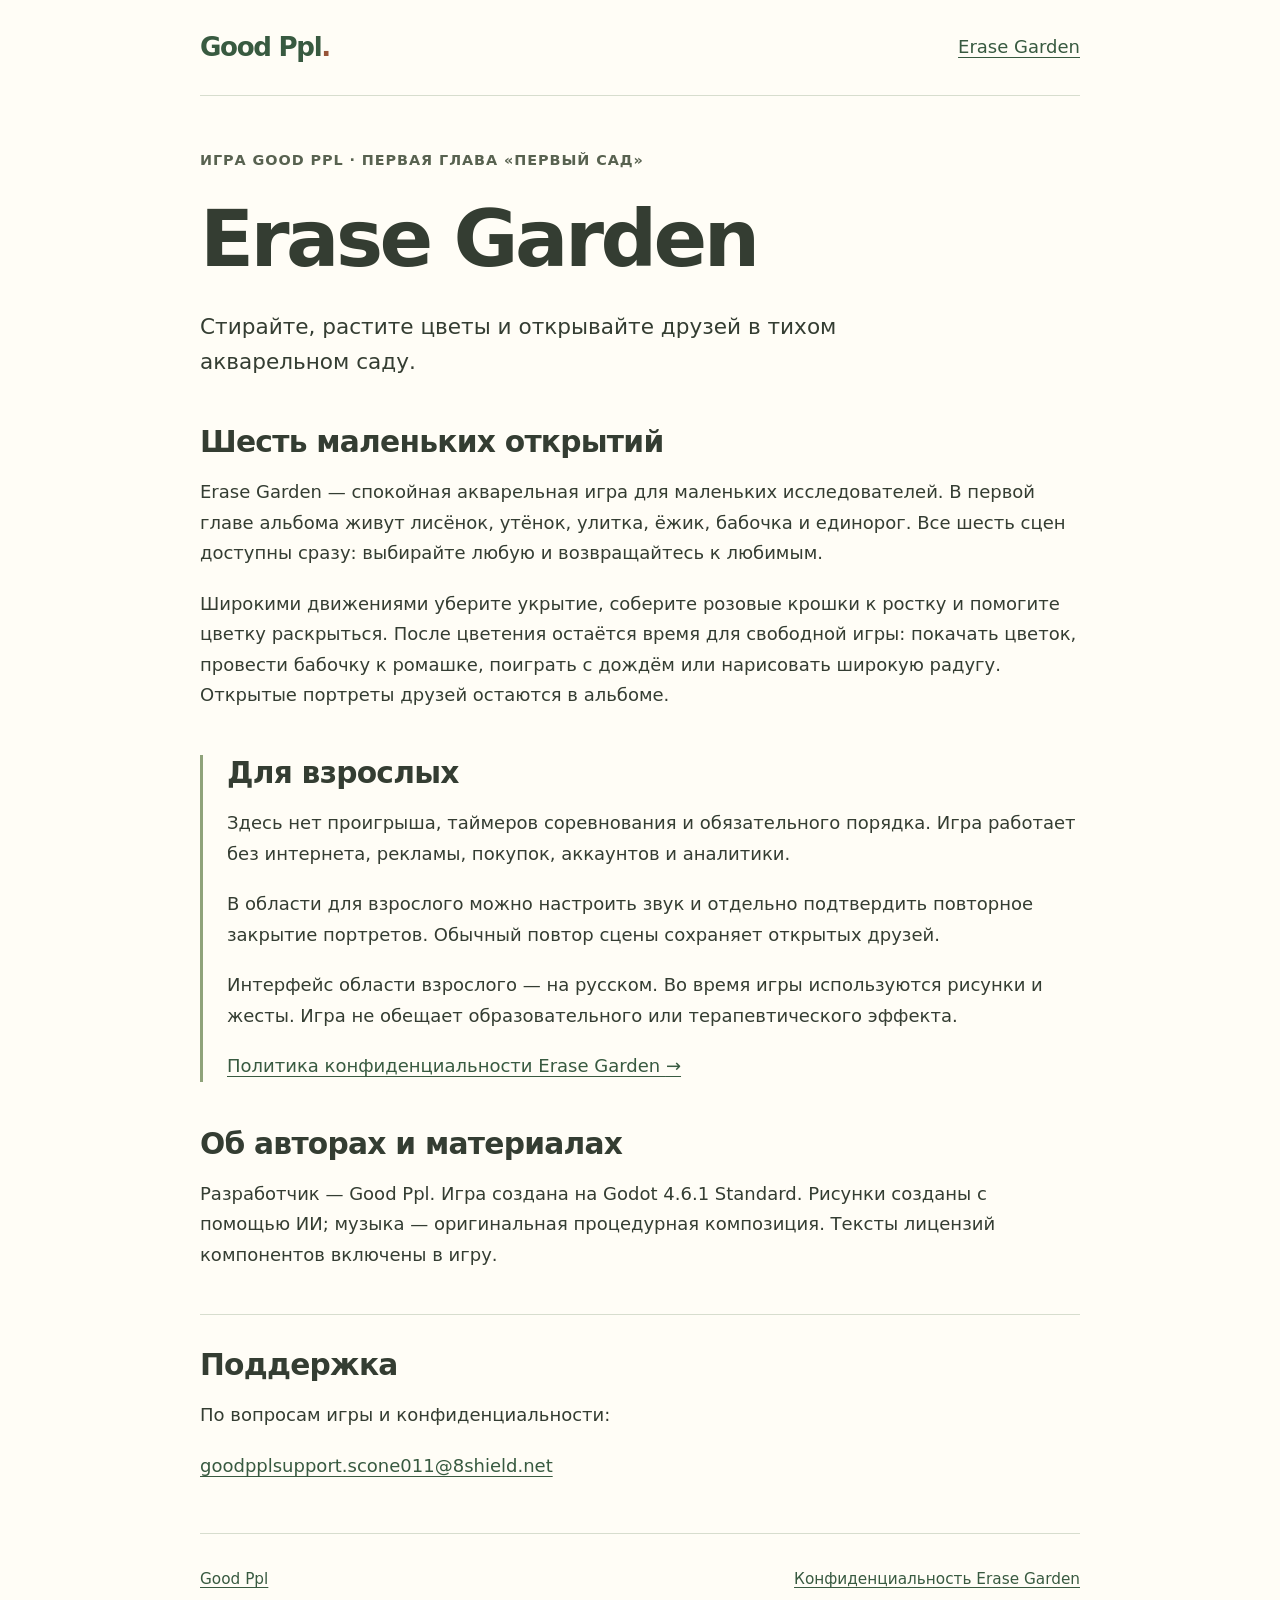
==== erase-garden/index.html @ 758fb170 "Publish Good Ppl website and Erase Garden privacy policy" ====
<!doctype html>
<html lang="ru">
<head>
  <meta charset="utf-8">
  <meta name="viewport" content="width=device-width, initial-scale=1">
  <meta name="description" content="Erase Garden — спокойная офлайн-игра Good Ppl с шестью акварельными сценами для маленьких исследователей.">
  <title>Erase Garden — Good Ppl</title>
  <link rel="stylesheet" href="/assets/style.css">
</head>
<body>
  <a class="skip-link" href="#main">К содержимому</a>
  <header class="site-header">
    <a class="brand" href="/">Good Ppl<span class="brand-dot" aria-hidden="true">.</span></a>
    <nav aria-label="Основная навигация"><a href="/erase-garden/" aria-current="page">Erase Garden</a></nav>
  </header>
  <main id="main">
    <section class="intro" aria-labelledby="game-title">
      <p class="eyebrow">Игра Good Ppl · первая глава «Первый сад»</p>
      <h1 id="game-title">Erase Garden</h1>
      <p class="lead">Стирайте, растите цветы и открывайте друзей в тихом акварельном саду.</p>
    </section>
    <section aria-labelledby="about">
      <h2 id="about">Шесть маленьких открытий</h2>
      <p>Erase Garden — спокойная акварельная игра для маленьких исследователей. В первой главе альбома живут лисёнок, утёнок, улитка, ёжик, бабочка и единорог. Все шесть сцен доступны сразу: выбирайте любую и возвращайтесь к любимым.</p>
      <p>Широкими движениями уберите укрытие, соберите розовые крошки к ростку и помогите цветку раскрыться. После цветения остаётся время для свободной игры: покачать цветок, провести бабочку к ромашке, поиграть с дождём или нарисовать широкую радугу. Открытые портреты друзей остаются в альбоме.</p>
    </section>
    <section class="note" aria-labelledby="for-adults">
      <h2 id="for-adults">Для взрослых</h2>
      <p>Здесь нет проигрыша, таймеров соревнования и обязательного порядка. Игра работает без интернета, рекламы, покупок, аккаунтов и аналитики.</p>
      <p>В области для взрослого можно настроить звук и отдельно подтвердить повторное закрытие портретов. Обычный повтор сцены сохраняет открытых друзей.</p>
      <p>Интерфейс области взрослого — на русском. Во время игры используются рисунки и жесты. Игра не обещает образовательного или терапевтического эффекта.</p>
      <p><a href="/erase-garden/privacy/">Политика конфиденциальности Erase Garden <span aria-hidden="true">→</span></a></p>
    </section>
    <section aria-labelledby="credits">
      <h2 id="credits">Об авторах и материалах</h2>
      <p>Разработчик — Good Ppl. Игра создана на Godot 4.6.1 Standard. Рисунки созданы с помощью ИИ; музыка — оригинальная процедурная композиция. Тексты лицензий компонентов включены в игру.</p>
    </section>
    <section class="contact" aria-labelledby="support">
      <h2 id="support">Поддержка</h2>
      <p>По вопросам игры и конфиденциальности:</p>
      <p><a class="email" href="mailto:goodpplsupport.scone011@8shield.net">goodpplsupport.scone011@8shield.net</a></p>
    </section>
  </main>
  <footer class="site-footer"><a href="/">Good Ppl</a><a href="/erase-garden/privacy/">Конфиденциальность Erase Garden</a></footer>
</body>
</html>
---- assets/style.css ----
:root {
  color-scheme: light;
  --paper: #fffdf6;
  --ink: #343d32;
  --green: #385a40;
  --muted: #586250;
  --line: #d7ddce;
  --wash: #edf1e5;
  --clay: #985438;
  font-family: system-ui, -apple-system, BlinkMacSystemFont, "Segoe UI", sans-serif;
  font-size: 18px;
  line-height: 1.7;
  color: var(--ink);
  background: var(--paper);
}

* { box-sizing: border-box; }
body { margin: 0; }
a { color: var(--green); text-underline-offset: 0.2em; text-decoration-thickness: 1px; }
a:hover { text-decoration-thickness: 2px; }
a:focus-visible { outline: 3px solid var(--clay); outline-offset: 5px; border-radius: 2px; }
p { margin: 0 0 1.1rem; }
h1, h2 { line-height: 1.18; font-weight: 650; text-wrap: balance; }
h1 { margin: 0 0 1.3rem; font-size: clamp(2.5rem, 7vw, 4.4rem); letter-spacing: -0.045em; }
h2 { margin: 0 0 1rem; font-size: 1.65rem; letter-spacing: -0.025em; }
main, .site-header, .site-footer { width: min(100% - 48px, 880px); margin-inline: auto; }
.site-header { display: flex; flex-wrap: wrap; align-items: center; justify-content: space-between; gap: 12px 24px; padding-block: 24px; border-bottom: 1px solid var(--line); }
.brand { display: inline-block; font-size: 1.45rem; font-weight: 750; letter-spacing: -0.05em; text-decoration: none; }
.brand-dot { color: var(--clay); }
nav a { display: inline-block; padding-block: 8px; }
main { padding-block: 52px 32px; }
section + section { margin-top: 44px; }
.intro { max-width: 720px; }
.eyebrow { color: var(--muted); font-size: 0.8rem; font-weight: 650; letter-spacing: 0.065em; text-transform: uppercase; }
.lead { font-size: 1.2rem; max-width: 650px; line-height: 1.65; }
.game-card { background: var(--wash); padding: clamp(24px, 5vw, 44px); border: 1px solid var(--line); border-radius: 10px 38px 10px 10px; }
.game-card h2 { font-size: 2rem; }
.link-row { display: flex; flex-wrap: wrap; align-items: center; gap: 18px 28px; margin-top: 26px; }
.primary-link { display: inline-block; border-radius: 6px; background: var(--green); color: var(--paper); padding: 10px 20px; font-weight: 600; }
.note { border-left: 3px solid #8fa37a; padding-left: 24px; }
.contact { border-top: 1px solid var(--line); padding-top: 32px; }
.email { overflow-wrap: anywhere; }
.site-footer { display: flex; flex-wrap: wrap; justify-content: space-between; gap: 12px 24px; border-top: 1px solid var(--line); padding-block: 24px 36px; font-size: 0.85rem; color: var(--muted); }
.site-footer a { padding-block: 8px; }
.policy { max-width: 760px; }
.policy h1 { font-size: clamp(1.8rem, 5vw, 2.65rem); line-height: 1.25; letter-spacing: -0.025em; }
.policy h2 { font-size: 1.4rem; margin-top: 2rem; }
.skip-link { position: absolute; top: 8px; left: 16px; transform: translateY(-200%); padding: 10px 16px; background: var(--paper); z-index: 1; }
.skip-link:focus { transform: translateY(0); }
@media (max-width: 480px) {
  main, .site-header, .site-footer { width: calc(100% - 32px); }
  main { padding-top: 36px; }
  .site-header { padding-block: 16px; }
  .lead { font-size: 1.1rem; }
  .note { padding-left: 16px; }
}
@media print {
  .site-header, .site-footer, .skip-link { display: none; }
  main { width: 100%; padding: 0; }
  :root { color: #000; background: #fff; }
  a { color: inherit; }
}
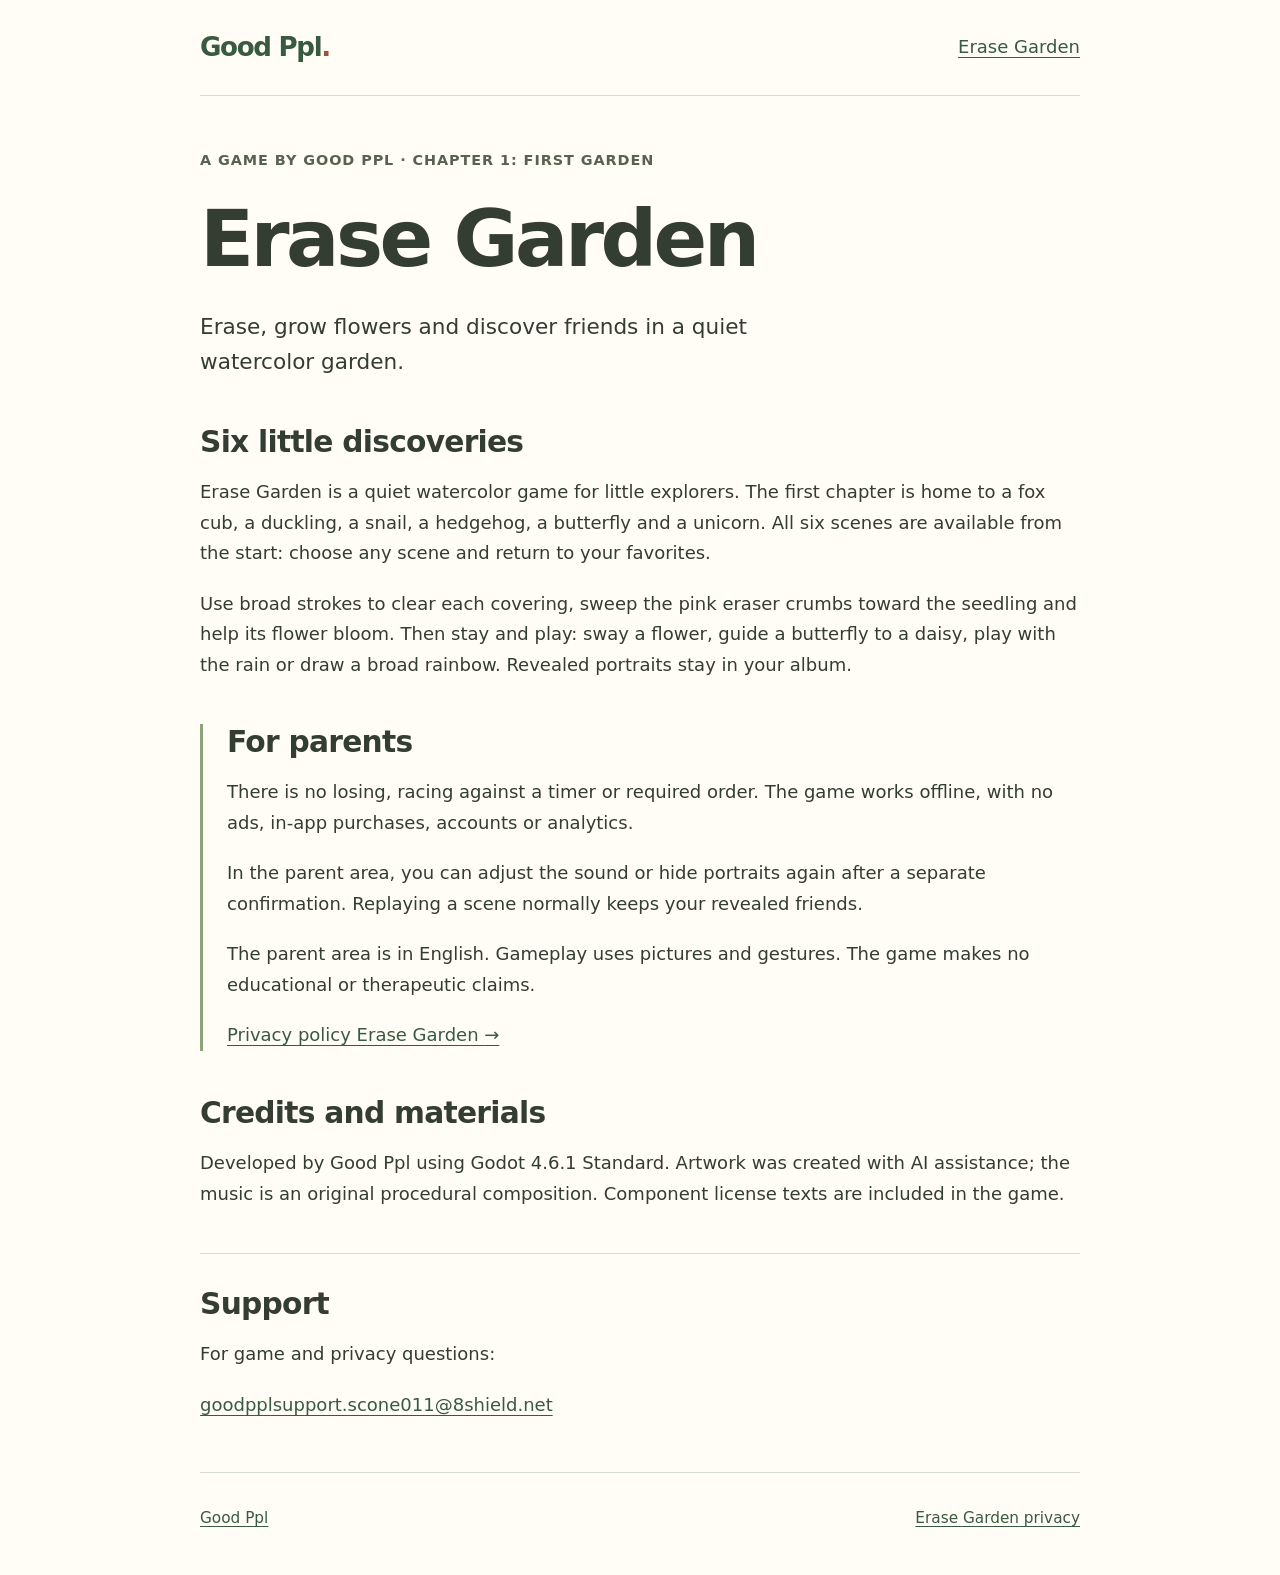
==== commit c8a8a910: "Translate the website and privacy policy into English" ====
--- a/erase-garden/index.html
+++ b/erase-garden/index.html
@@ -1,46 +1,46 @@
-<!doctype html>
-<html lang="ru">
-<head>
-  <meta charset="utf-8">
-  <meta name="viewport" content="width=device-width, initial-scale=1">
-  <meta name="description" content="Erase Garden — спокойная офлайн-игра Good Ppl с шестью акварельными сценами для маленьких исследователей.">
-  <title>Erase Garden — Good Ppl</title>
-  <link rel="stylesheet" href="/assets/style.css">
-</head>
-<body>
-  <a class="skip-link" href="#main">К содержимому</a>
-  <header class="site-header">
-    <a class="brand" href="/">Good Ppl<span class="brand-dot" aria-hidden="true">.</span></a>
-    <nav aria-label="Основная навигация"><a href="/erase-garden/" aria-current="page">Erase Garden</a></nav>
-  </header>
-  <main id="main">
-    <section class="intro" aria-labelledby="game-title">
-      <p class="eyebrow">Игра Good Ppl · первая глава «Первый сад»</p>
-      <h1 id="game-title">Erase Garden</h1>
-      <p class="lead">Стирайте, растите цветы и открывайте друзей в тихом акварельном саду.</p>
-    </section>
-    <section aria-labelledby="about">
-      <h2 id="about">Шесть маленьких открытий</h2>
-      <p>Erase Garden — спокойная акварельная игра для маленьких исследователей. В первой главе альбома живут лисёнок, утёнок, улитка, ёжик, бабочка и единорог. Все шесть сцен доступны сразу: выбирайте любую и возвращайтесь к любимым.</p>
-      <p>Широкими движениями уберите укрытие, соберите розовые крошки к ростку и помогите цветку раскрыться. После цветения остаётся время для свободной игры: покачать цветок, провести бабочку к ромашке, поиграть с дождём или нарисовать широкую радугу. Открытые портреты друзей остаются в альбоме.</p>
-    </section>
-    <section class="note" aria-labelledby="for-adults">
-      <h2 id="for-adults">Для взрослых</h2>
-      <p>Здесь нет проигрыша, таймеров соревнования и обязательного порядка. Игра работает без интернета, рекламы, покупок, аккаунтов и аналитики.</p>
-      <p>В области для взрослого можно настроить звук и отдельно подтвердить повторное закрытие портретов. Обычный повтор сцены сохраняет открытых друзей.</p>
-      <p>Интерфейс области взрослого — на русском. Во время игры используются рисунки и жесты. Игра не обещает образовательного или терапевтического эффекта.</p>
-      <p><a href="/erase-garden/privacy/">Политика конфиденциальности Erase Garden <span aria-hidden="true">→</span></a></p>
-    </section>
-    <section aria-labelledby="credits">
-      <h2 id="credits">Об авторах и материалах</h2>
-      <p>Разработчик — Good Ppl. Игра создана на Godot 4.6.1 Standard. Рисунки созданы с помощью ИИ; музыка — оригинальная процедурная композиция. Тексты лицензий компонентов включены в игру.</p>
-    </section>
-    <section class="contact" aria-labelledby="support">
-      <h2 id="support">Поддержка</h2>
-      <p>По вопросам игры и конфиденциальности:</p>
-      <p><a class="email" href="mailto:goodpplsupport.scone011@8shield.net">goodpplsupport.scone011@8shield.net</a></p>
-    </section>
-  </main>
-  <footer class="site-footer"><a href="/">Good Ppl</a><a href="/erase-garden/privacy/">Конфиденциальность Erase Garden</a></footer>
-</body>
-</html>
+<!doctype html>
+<html lang="en">
+<head>
+  <meta charset="utf-8">
+  <meta name="viewport" content="width=device-width, initial-scale=1">
+  <meta name="description" content="Erase Garden is a quiet offline game by Good Ppl, with six watercolor scenes for little explorers.">
+  <title>Erase Garden — Good Ppl</title>
+  <link rel="stylesheet" href="/assets/style.css">
+</head>
+<body>
+  <a class="skip-link" href="#main">Skip to content</a>
+  <header class="site-header">
+    <a class="brand" href="/">Good Ppl<span class="brand-dot" aria-hidden="true">.</span></a>
+    <nav aria-label="Main navigation"><a href="/erase-garden/" aria-current="page">Erase Garden</a></nav>
+  </header>
+  <main id="main">
+    <section class="intro" aria-labelledby="game-title">
+      <p class="eyebrow">A game by Good Ppl · Chapter 1: First Garden</p>
+      <h1 id="game-title">Erase Garden</h1>
+      <p class="lead">Erase, grow flowers and discover friends in a quiet watercolor garden.</p>
+    </section>
+    <section aria-labelledby="about">
+      <h2 id="about">Six little discoveries</h2>
+      <p>Erase Garden is a quiet watercolor game for little explorers. The first chapter is home to a fox cub, a duckling, a snail, a hedgehog, a butterfly and a unicorn. All six scenes are available from the start: choose any scene and return to your favorites.</p>
+      <p>Use broad strokes to clear each covering, sweep the pink eraser crumbs toward the seedling and help its flower bloom. Then stay and play: sway a flower, guide a butterfly to a daisy, play with the rain or draw a broad rainbow. Revealed portraits stay in your album.</p>
+    </section>
+    <section class="note" aria-labelledby="for-adults">
+      <h2 id="for-adults">For parents</h2>
+      <p>There is no losing, racing against a timer or required order. The game works offline, with no ads, in-app purchases, accounts or analytics.</p>
+      <p>In the parent area, you can adjust the sound or hide portraits again after a separate confirmation. Replaying a scene normally keeps your revealed friends.</p>
+      <p>The parent area is in English. Gameplay uses pictures and gestures. The game makes no educational or therapeutic claims.</p>
+      <p><a href="/erase-garden/privacy/">Privacy policy Erase Garden <span aria-hidden="true">→</span></a></p>
+    </section>
+    <section aria-labelledby="credits">
+      <h2 id="credits">Credits and materials</h2>
+      <p>Developed by Good Ppl using Godot 4.6.1 Standard. Artwork was created with AI assistance; the music is an original procedural composition. Component license texts are included in the game.</p>
+    </section>
+    <section class="contact" aria-labelledby="support">
+      <h2 id="support">Support</h2>
+      <p>For game and privacy questions:</p>
+      <p><a class="email" href="mailto:goodpplsupport.scone011@8shield.net">goodpplsupport.scone011@8shield.net</a></p>
+    </section>
+  </main>
+  <footer class="site-footer"><a href="/">Good Ppl</a><a href="/erase-garden/privacy/">Erase Garden privacy</a></footer>
+</body>
+</html>
--- a/assets/style.css
+++ b/assets/style.css
@@ -43,7 +43,7 @@
 .site-footer { display: flex; flex-wrap: wrap; justify-content: space-between; gap: 12px 24px; border-top: 1px solid var(--line); padding-block: 24px 36px; font-size: 0.85rem; color: var(--muted); }
 .site-footer a { padding-block: 8px; }
 .policy { max-width: 760px; }
-.policy h1 { font-size: clamp(1.8rem, 5vw, 2.65rem); line-height: 1.25; letter-spacing: -0.025em; }
+.policy h1 { font-size: clamp(1.55rem, 5vw, 2.65rem); line-height: 1.25; letter-spacing: -0.025em; overflow-wrap: anywhere; hyphens: auto; }
 .policy h2 { font-size: 1.4rem; margin-top: 2rem; }
 .skip-link { position: absolute; top: 8px; left: 16px; transform: translateY(-200%); padding: 10px 16px; background: var(--paper); z-index: 1; }
 .skip-link:focus { transform: translateY(0); }
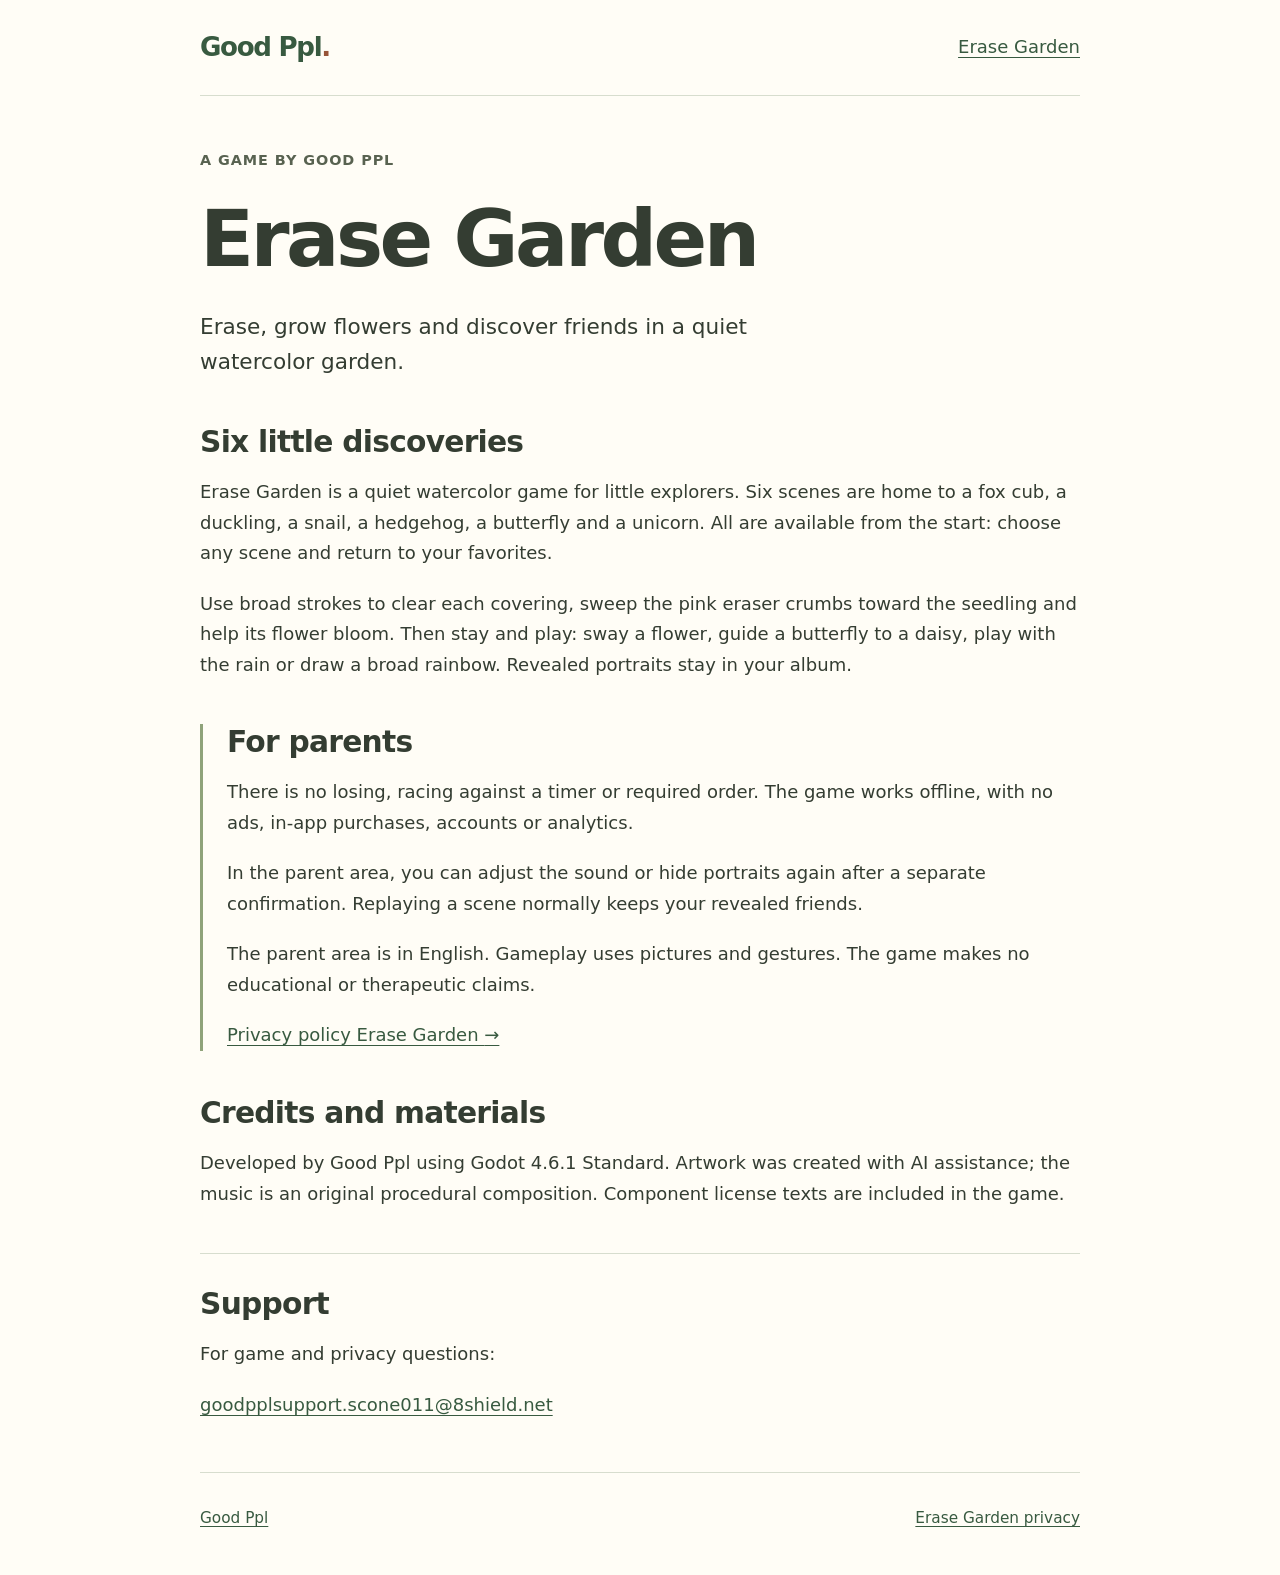
==== commit 6ee88614: "Update Erase Garden site for closed test 0.11.3" ====
--- a/erase-garden/index.html
+++ b/erase-garden/index.html
@@ -15,13 +15,13 @@
   </header>
   <main id="main">
     <section class="intro" aria-labelledby="game-title">
-      <p class="eyebrow">A game by Good Ppl · Chapter 1: First Garden</p>
+      <p class="eyebrow">A game by Good Ppl</p>
       <h1 id="game-title">Erase Garden</h1>
       <p class="lead">Erase, grow flowers and discover friends in a quiet watercolor garden.</p>
     </section>
     <section aria-labelledby="about">
       <h2 id="about">Six little discoveries</h2>
-      <p>Erase Garden is a quiet watercolor game for little explorers. The first chapter is home to a fox cub, a duckling, a snail, a hedgehog, a butterfly and a unicorn. All six scenes are available from the start: choose any scene and return to your favorites.</p>
+      <p>Erase Garden is a quiet watercolor game for little explorers. Six scenes are home to a fox cub, a duckling, a snail, a hedgehog, a butterfly and a unicorn. All are available from the start: choose any scene and return to your favorites.</p>
       <p>Use broad strokes to clear each covering, sweep the pink eraser crumbs toward the seedling and help its flower bloom. Then stay and play: sway a flower, guide a butterfly to a daisy, play with the rain or draw a broad rainbow. Revealed portraits stay in your album.</p>
     </section>
     <section class="note" aria-labelledby="for-adults">
